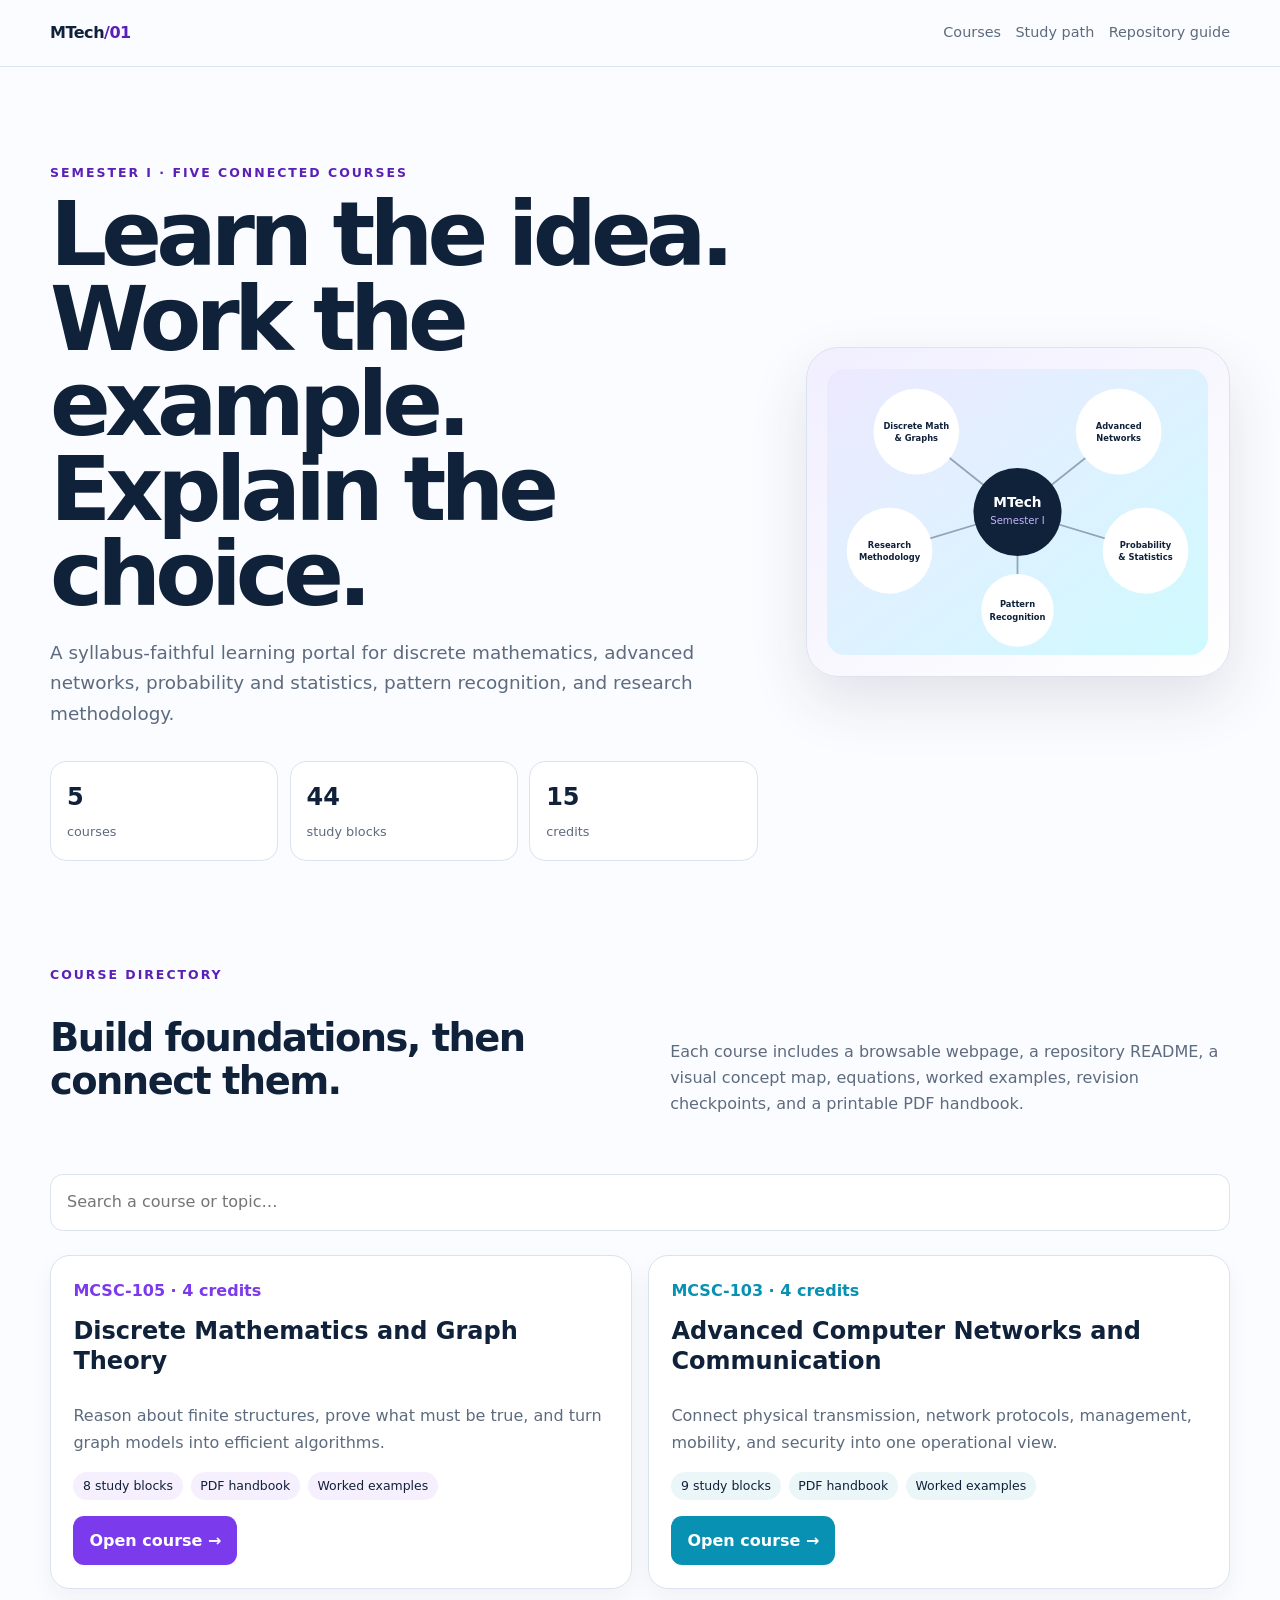
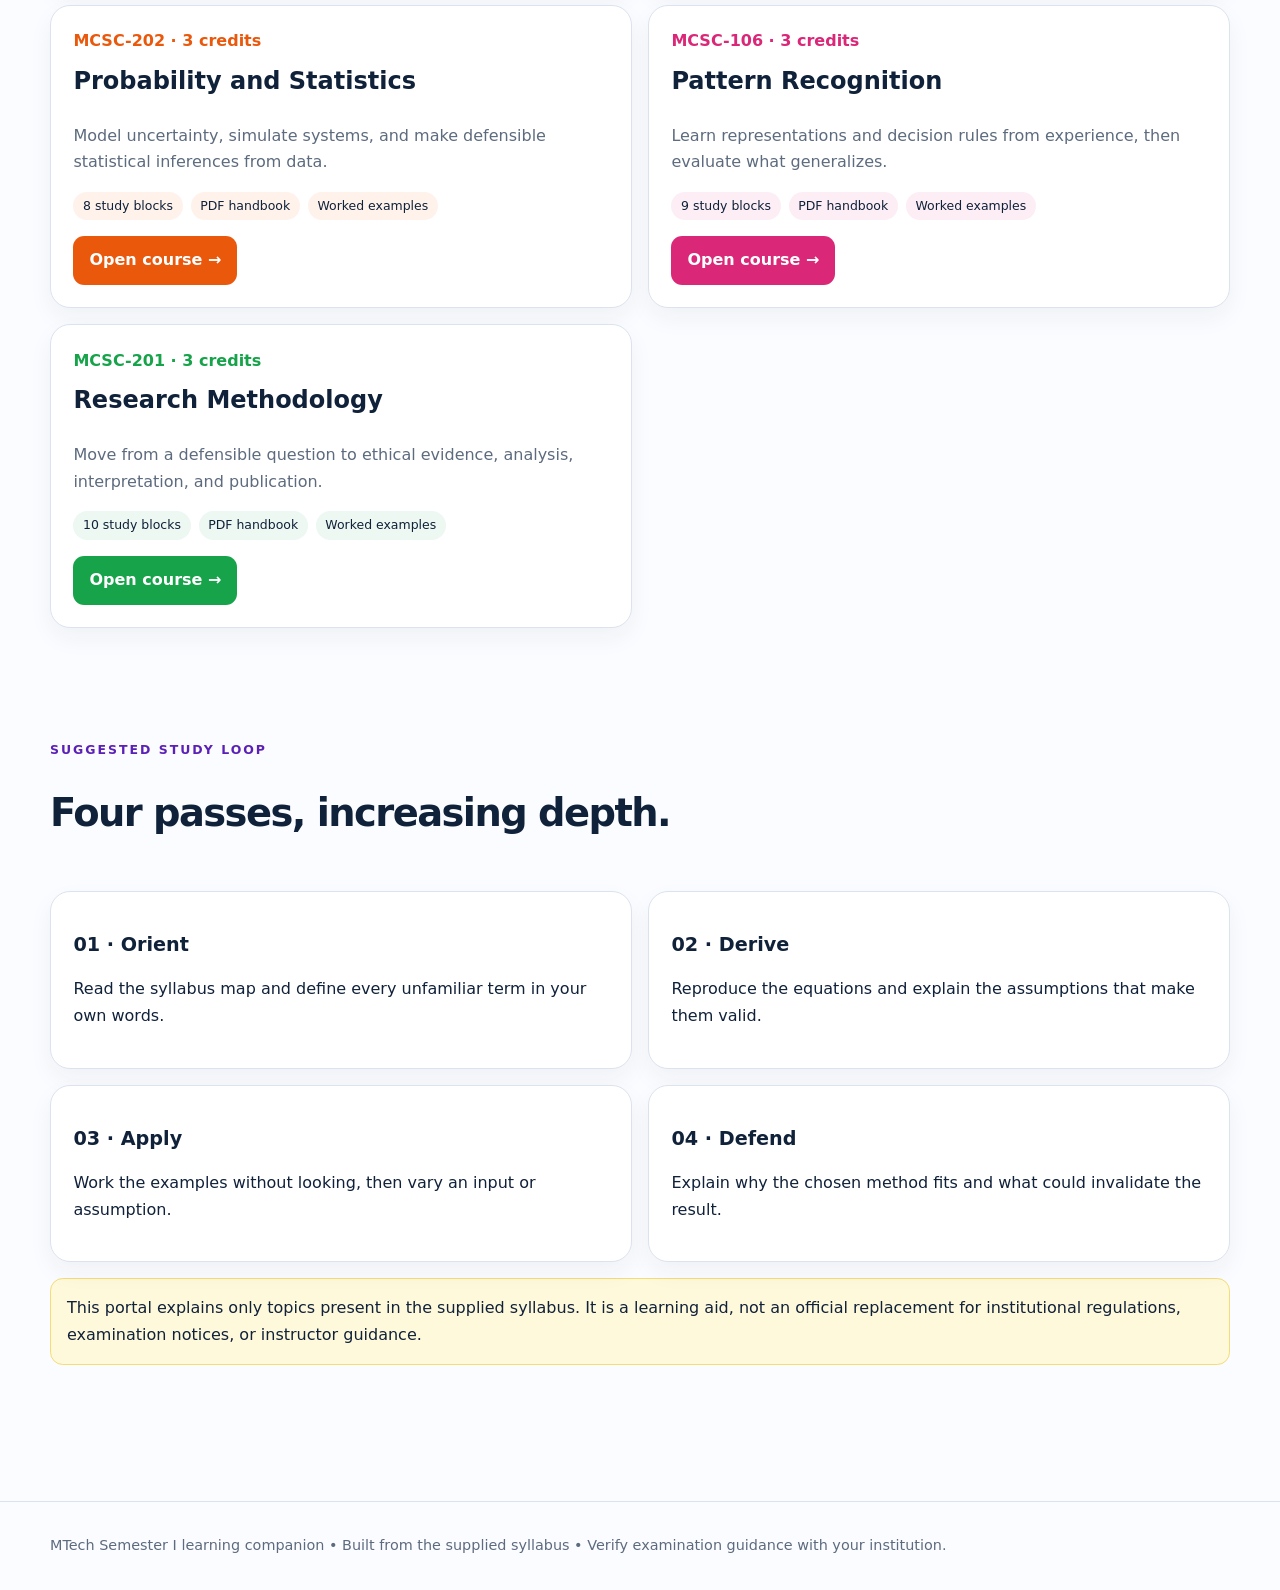
==== index.html @ e5e8f414 "Create MTech Semester I learning portal" ====
<!doctype html><html lang="en"><head><meta charset="utf-8"><meta name="viewport" content="width=device-width,initial-scale=1"><meta name="description" content="MTech Semester I learning portal for five computing courses."><title>MTech Semester I · Learning Portal</title><link rel="stylesheet" href="assets/styles.css"></head><body data-page="home" data-depth=""><a class="skip" href="#main">Skip to content</a><div id="nav"></div><main id="main"><section class="hero shell"><div><div class="eyebrow">Semester I · Five connected courses</div><h1>Learn the idea. Work the example. Explain the choice.</h1><p class="lede">A syllabus-faithful learning portal for discrete mathematics, advanced networks, probability and statistics, pattern recognition, and research methodology.</p><div class="stats"><div class="stat"><strong>5</strong><span>courses</span></div><div class="stat"><strong>44</strong><span>study blocks</span></div><div class="stat"><strong>15</strong><span>credits</span></div></div></div><div class="hero-art"><img src="assets/semester-map.svg" alt="Map connecting the five Semester I courses"></div></section><section class="section shell" id="courses"><div class="section-head"><div><div class="eyebrow">Course directory</div><h2>Build foundations, then connect them.</h2></div><p>Each course includes a browsable webpage, a repository README, a visual concept map, equations, worked examples, revision checkpoints, and a printable PDF handbook.</p></div><input class="search" id="q" type="search" placeholder="Search a course or topic…" aria-label="Search courses"><div class="grid" id="courseGrid"></div></section><section class="section shell" id="study-path"><div class="section-head"><div><div class="eyebrow">Suggested study loop</div><h2>Four passes, increasing depth.</h2></div></div><div class="grid"><article class="card"><h3>01 · Orient</h3><p>Read the syllabus map and define every unfamiliar term in your own words.</p></article><article class="card"><h3>02 · Derive</h3><p>Reproduce the equations and explain the assumptions that make them valid.</p></article><article class="card"><h3>03 · Apply</h3><p>Work the examples without looking, then vary an input or assumption.</p></article><article class="card"><h3>04 · Defend</h3><p>Explain why the chosen method fits and what could invalidate the result.</p></article></div><p class="notice">This portal explains only topics present in the supplied syllabus. It is a learning aid, not an official replacement for institutional regulations, examination notices, or instructor guidance.</p></section></main><div id="foot"></div><script src="assets/app.js"></script></body></html>
---- assets/styles.css ----
:root{--ink:#10213a;--muted:#5d6b7e;--paper:#fbfcff;--line:#dbe3ef;--accent:#5b21b6;--soft:#f1efff;--max:1180px}*{box-sizing:border-box}html{scroll-behavior:smooth}body{margin:0;background:var(--paper);color:var(--ink);font:16px/1.65 Inter,ui-sans-serif,system-ui,-apple-system,BlinkMacSystemFont,"Segoe UI",sans-serif}a{color:inherit}.skip{position:absolute;left:-999px}.skip:focus{left:1rem;top:1rem;background:#fff;padding:.7rem;z-index:10}.shell{width:min(var(--max),calc(100% - 2rem));margin:auto}.topbar{position:sticky;top:0;z-index:5;background:rgba(251,252,255,.9);backdrop-filter:blur(16px);border-bottom:1px solid var(--line)}.nav{min-height:66px;display:flex;align-items:center;justify-content:space-between;gap:1rem}.brand{font-weight:900;text-decoration:none;letter-spacing:-.03em}.brand span{color:var(--accent)}.navlinks{display:flex;gap:.9rem;flex-wrap:wrap}.navlinks a{text-decoration:none;color:var(--muted);font-size:.9rem}.hero{padding:6rem 0 3rem;display:grid;grid-template-columns:1.25fr .75fr;gap:3rem;align-items:center}.eyebrow{font-size:.78rem;text-transform:uppercase;letter-spacing:.16em;font-weight:800;color:var(--accent)}h1{font-size:clamp(2.7rem,7vw,6rem);line-height:.95;letter-spacing:-.065em;margin:.5rem 0 1.3rem;max-width:12ch}h2{font-size:clamp(1.8rem,3vw,2.8rem);line-height:1.1;letter-spacing:-.04em}h3{font-size:1.2rem;line-height:1.25}.lede{font-size:1.15rem;color:var(--muted);max-width:65ch}.hero-art{background:linear-gradient(145deg,var(--soft),#fff);border:1px solid var(--line);border-radius:2rem;padding:1.3rem;box-shadow:0 24px 60px rgba(37,42,78,.12)}.hero-art img{width:100%;display:block}.stats{display:grid;grid-template-columns:repeat(3,1fr);gap:.7rem;margin-top:2rem}.stat{padding:1rem;background:white;border:1px solid var(--line);border-radius:1rem}.stat strong{display:block;font-size:1.5rem}.stat span{color:var(--muted);font-size:.8rem}.section{padding:3.5rem 0}.section-head{display:flex;justify-content:space-between;gap:2rem;align-items:end;margin-bottom:1.5rem}.section-head p{max-width:55ch;color:var(--muted)}.grid{display:grid;grid-template-columns:repeat(2,1fr);gap:1rem}.card{background:#fff;border:1px solid var(--line);border-radius:1.25rem;padding:1.4rem;box-shadow:0 10px 25px rgba(31,45,75,.05);transition:.2s transform,.2s box-shadow}.card:hover{transform:translateY(-3px);box-shadow:0 18px 35px rgba(31,45,75,.1)}.course-card{display:flex;flex-direction:column;min-height:290px}.course-card .code{color:var(--accent);font-weight:800}.course-card h3{font-size:1.5rem;margin:.7rem 0}.course-card p{color:var(--muted)}.chips{display:flex;flex-wrap:wrap;gap:.5rem;margin:auto 0 1rem}.chip{font-size:.78rem;padding:.25rem .6rem;border-radius:999px;background:var(--soft)}.button{display:inline-block;width:max-content;padding:.7rem 1rem;background:var(--accent);color:#fff;text-decoration:none;border-radius:.7rem;font-weight:800}.path{display:flex;gap:.6rem;align-items:center;color:var(--muted);font-size:.9rem;margin-top:1.3rem}.course-hero{padding:4.3rem 0 2rem;display:grid;grid-template-columns:1.2fr .8fr;gap:2.5rem;align-items:center}.course-hero h1{font-size:clamp(2.4rem,6vw,5rem)}.course-hero img{width:100%;max-height:310px}.toc{position:sticky;top:85px;align-self:start;background:#fff;border:1px solid var(--line);border-radius:1rem;padding:1rem}.toc a{display:block;padding:.35rem 0;text-decoration:none;color:var(--muted);font-size:.88rem}.content-layout{display:grid;grid-template-columns:220px 1fr;gap:2rem}.module{scroll-margin-top:90px;background:#fff;border:1px solid var(--line);border-radius:1.2rem;padding:1.5rem;margin-bottom:1rem}.module h2{font-size:1.6rem;margin:.2rem 0 .7rem}.topic-list{display:flex;flex-wrap:wrap;gap:.45rem;margin-bottom:1rem}.topic-list span{font-size:.78rem;border:1px solid var(--line);border-radius:999px;padding:.25rem .6rem}.equation{font-family:"SFMono-Regular",Consolas,monospace;background:#101829;color:#e8f2ff;padding:1rem;border-radius:.8rem;overflow:auto}.worked{border-left:4px solid var(--accent);background:var(--soft);padding:1rem;margin:1rem 0}.check{font-weight:700}.downloads{display:flex;gap:.7rem;flex-wrap:wrap;margin-top:1rem}.downloads a{border:1px solid var(--line);border-radius:.6rem;padding:.55rem .8rem;text-decoration:none;background:#fff}.footer{margin-top:4rem;border-top:1px solid var(--line);padding:2rem 0;color:var(--muted);font-size:.9rem}.notice{background:#fff9db;border:1px solid #f5dc75;padding:1rem;border-radius:.8rem}.search{width:100%;padding:.9rem 1rem;border:1px solid var(--line);border-radius:.8rem;font:inherit;margin:1rem 0 1.5rem}@media(max-width:760px){.hero,.course-hero,.content-layout{grid-template-columns:1fr}.hero{padding-top:3rem}.hero-art{order:-1}.grid{grid-template-columns:1fr}.toc{position:relative;top:auto}.navlinks{display:none}.stats{grid-template-columns:1fr 1fr 1fr}h1{font-size:3rem}.section-head{display:block}}
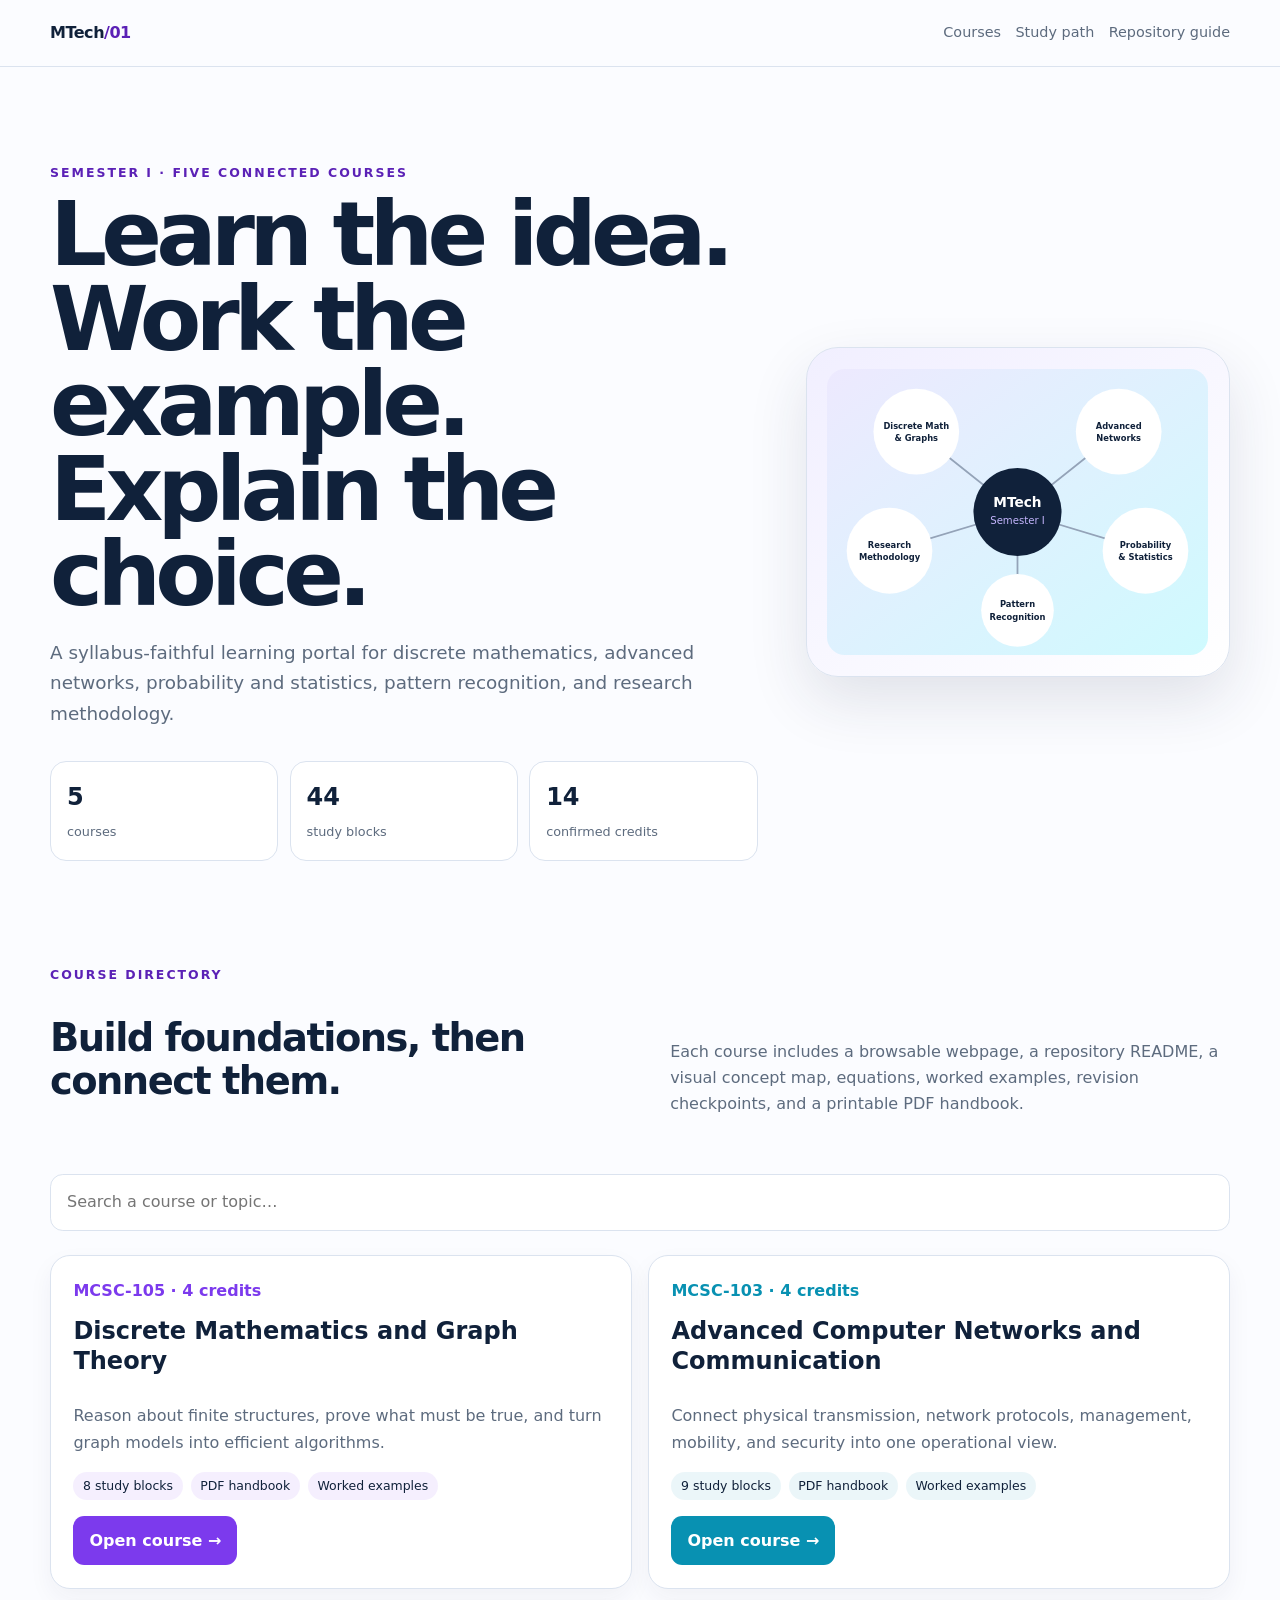
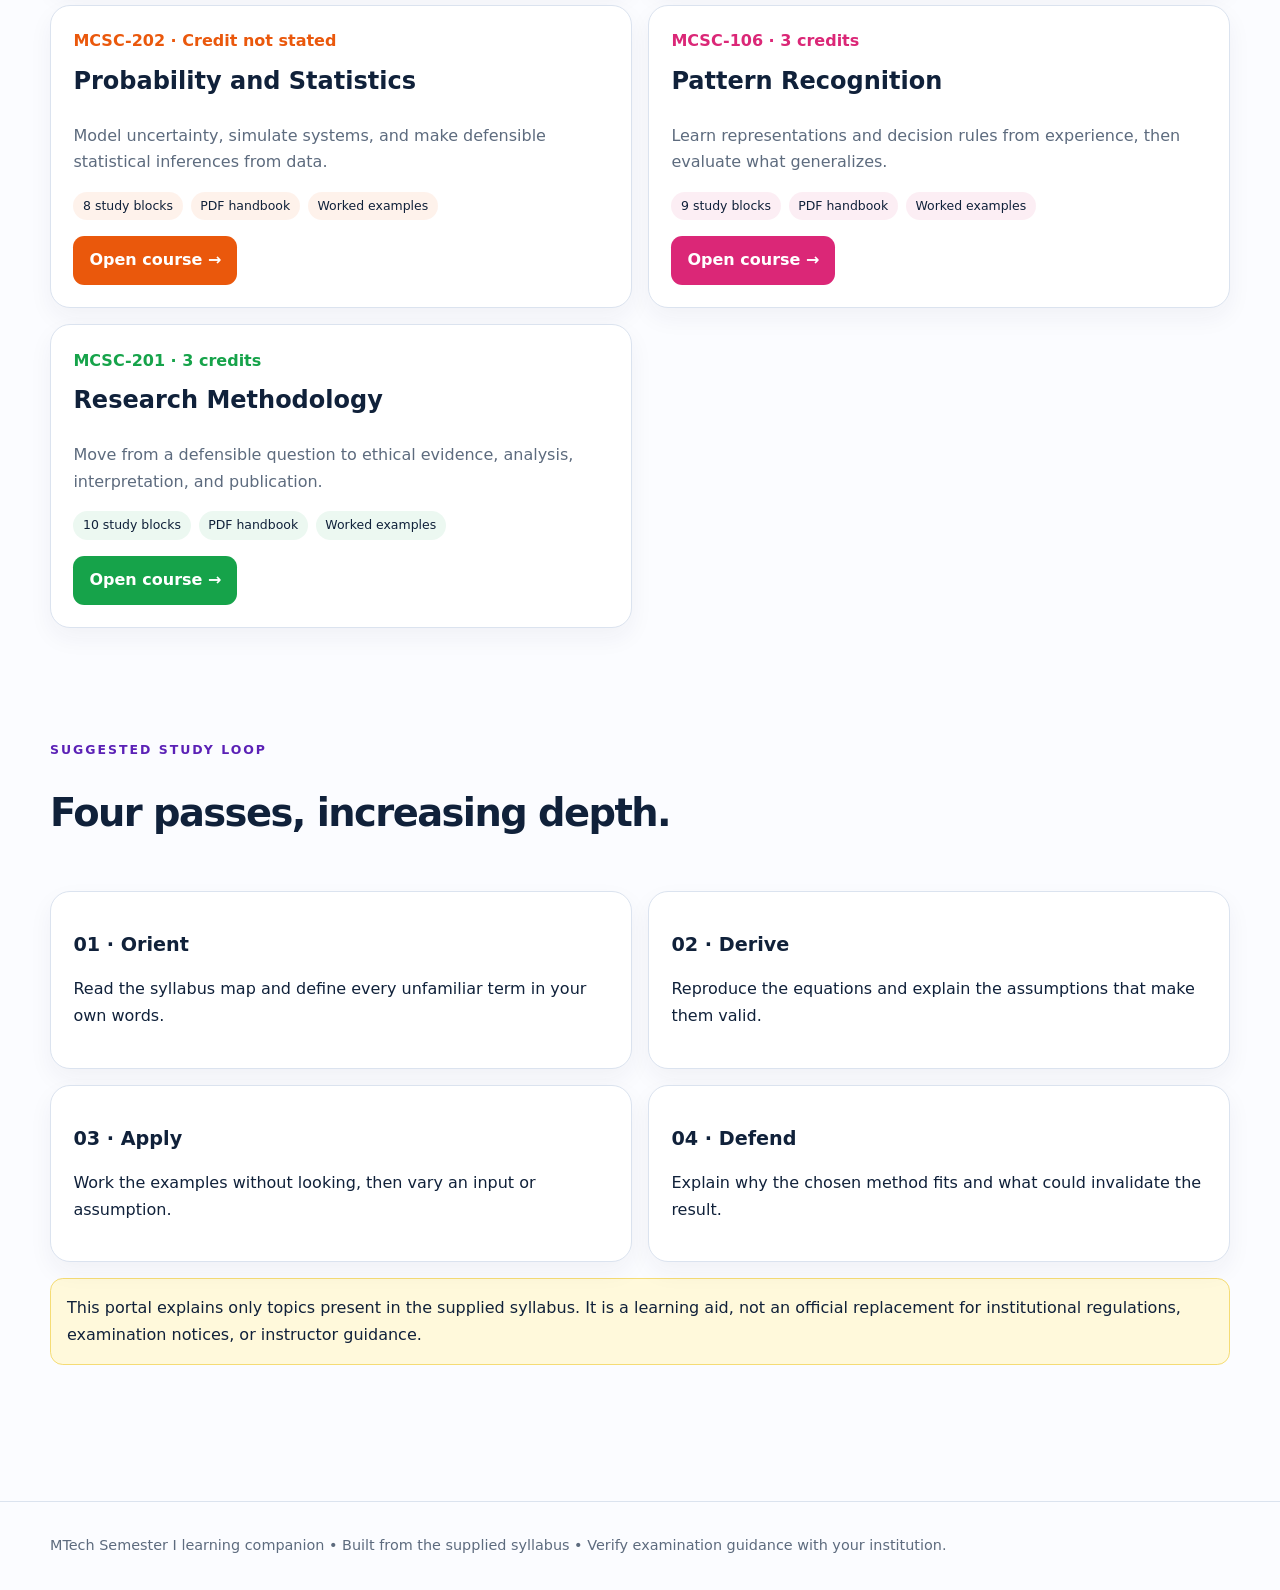
==== commit 47ad3328: "Record unspecified Probability course credit accurately" ====
--- a/index.html
+++ b/index.html
@@ -1 +1 @@
-<!doctype html><html lang="en"><head><meta charset="utf-8"><meta name="viewport" content="width=device-width,initial-scale=1"><meta name="description" content="MTech Semester I learning portal for five computing courses."><title>MTech Semester I · Learning Portal</title><link rel="stylesheet" href="assets/styles.css"></head><body data-page="home" data-depth=""><a class="skip" href="#main">Skip to content</a><div id="nav"></div><main id="main"><section class="hero shell"><div><div class="eyebrow">Semester I · Five connected courses</div><h1>Learn the idea. Work the example. Explain the choice.</h1><p class="lede">A syllabus-faithful learning portal for discrete mathematics, advanced networks, probability and statistics, pattern recognition, and research methodology.</p><div class="stats"><div class="stat"><strong>5</strong><span>courses</span></div><div class="stat"><strong>44</strong><span>study blocks</span></div><div class="stat"><strong>15</strong><span>credits</span></div></div></div><div class="hero-art"><img src="assets/semester-map.svg" alt="Map connecting the five Semester I courses"></div></section><section class="section shell" id="courses"><div class="section-head"><div><div class="eyebrow">Course directory</div><h2>Build foundations, then connect them.</h2></div><p>Each course includes a browsable webpage, a repository README, a visual concept map, equations, worked examples, revision checkpoints, and a printable PDF handbook.</p></div><input class="search" id="q" type="search" placeholder="Search a course or topic…" aria-label="Search courses"><div class="grid" id="courseGrid"></div></section><section class="section shell" id="study-path"><div class="section-head"><div><div class="eyebrow">Suggested study loop</div><h2>Four passes, increasing depth.</h2></div></div><div class="grid"><article class="card"><h3>01 · Orient</h3><p>Read the syllabus map and define every unfamiliar term in your own words.</p></article><article class="card"><h3>02 · Derive</h3><p>Reproduce the equations and explain the assumptions that make them valid.</p></article><article class="card"><h3>03 · Apply</h3><p>Work the examples without looking, then vary an input or assumption.</p></article><article class="card"><h3>04 · Defend</h3><p>Explain why the chosen method fits and what could invalidate the result.</p></article></div><p class="notice">This portal explains only topics present in the supplied syllabus. It is a learning aid, not an official replacement for institutional regulations, examination notices, or instructor guidance.</p></section></main><div id="foot"></div><script src="assets/app.js"></script></body></html>
+<!doctype html><html lang="en"><head><meta charset="utf-8"><meta name="viewport" content="width=device-width,initial-scale=1"><meta name="description" content="MTech Semester I learning portal for five computing courses."><title>MTech Semester I · Learning Portal</title><link rel="stylesheet" href="assets/styles.css"></head><body data-page="home" data-depth=""><a class="skip" href="#main">Skip to content</a><div id="nav"></div><main id="main"><section class="hero shell"><div><div class="eyebrow">Semester I · Five connected courses</div><h1>Learn the idea. Work the example. Explain the choice.</h1><p class="lede">A syllabus-faithful learning portal for discrete mathematics, advanced networks, probability and statistics, pattern recognition, and research methodology.</p><div class="stats"><div class="stat"><strong>5</strong><span>courses</span></div><div class="stat"><strong>44</strong><span>study blocks</span></div><div class="stat"><strong>14</strong><span>confirmed credits</span></div></div></div><div class="hero-art"><img src="assets/semester-map.svg" alt="Map connecting the five Semester I courses"></div></section><section class="section shell" id="courses"><div class="section-head"><div><div class="eyebrow">Course directory</div><h2>Build foundations, then connect them.</h2></div><p>Each course includes a browsable webpage, a repository README, a visual concept map, equations, worked examples, revision checkpoints, and a printable PDF handbook.</p></div><input class="search" id="q" type="search" placeholder="Search a course or topic…" aria-label="Search courses"><div class="grid" id="courseGrid"></div></section><section class="section shell" id="study-path"><div class="section-head"><div><div class="eyebrow">Suggested study loop</div><h2>Four passes, increasing depth.</h2></div></div><div class="grid"><article class="card"><h3>01 · Orient</h3><p>Read the syllabus map and define every unfamiliar term in your own words.</p></article><article class="card"><h3>02 · Derive</h3><p>Reproduce the equations and explain the assumptions that make them valid.</p></article><article class="card"><h3>03 · Apply</h3><p>Work the examples without looking, then vary an input or assumption.</p></article><article class="card"><h3>04 · Defend</h3><p>Explain why the chosen method fits and what could invalidate the result.</p></article></div><p class="notice">This portal explains only topics present in the supplied syllabus. It is a learning aid, not an official replacement for institutional regulations, examination notices, or instructor guidance.</p></section></main><div id="foot"></div><script src="assets/app.js"></script></body></html>
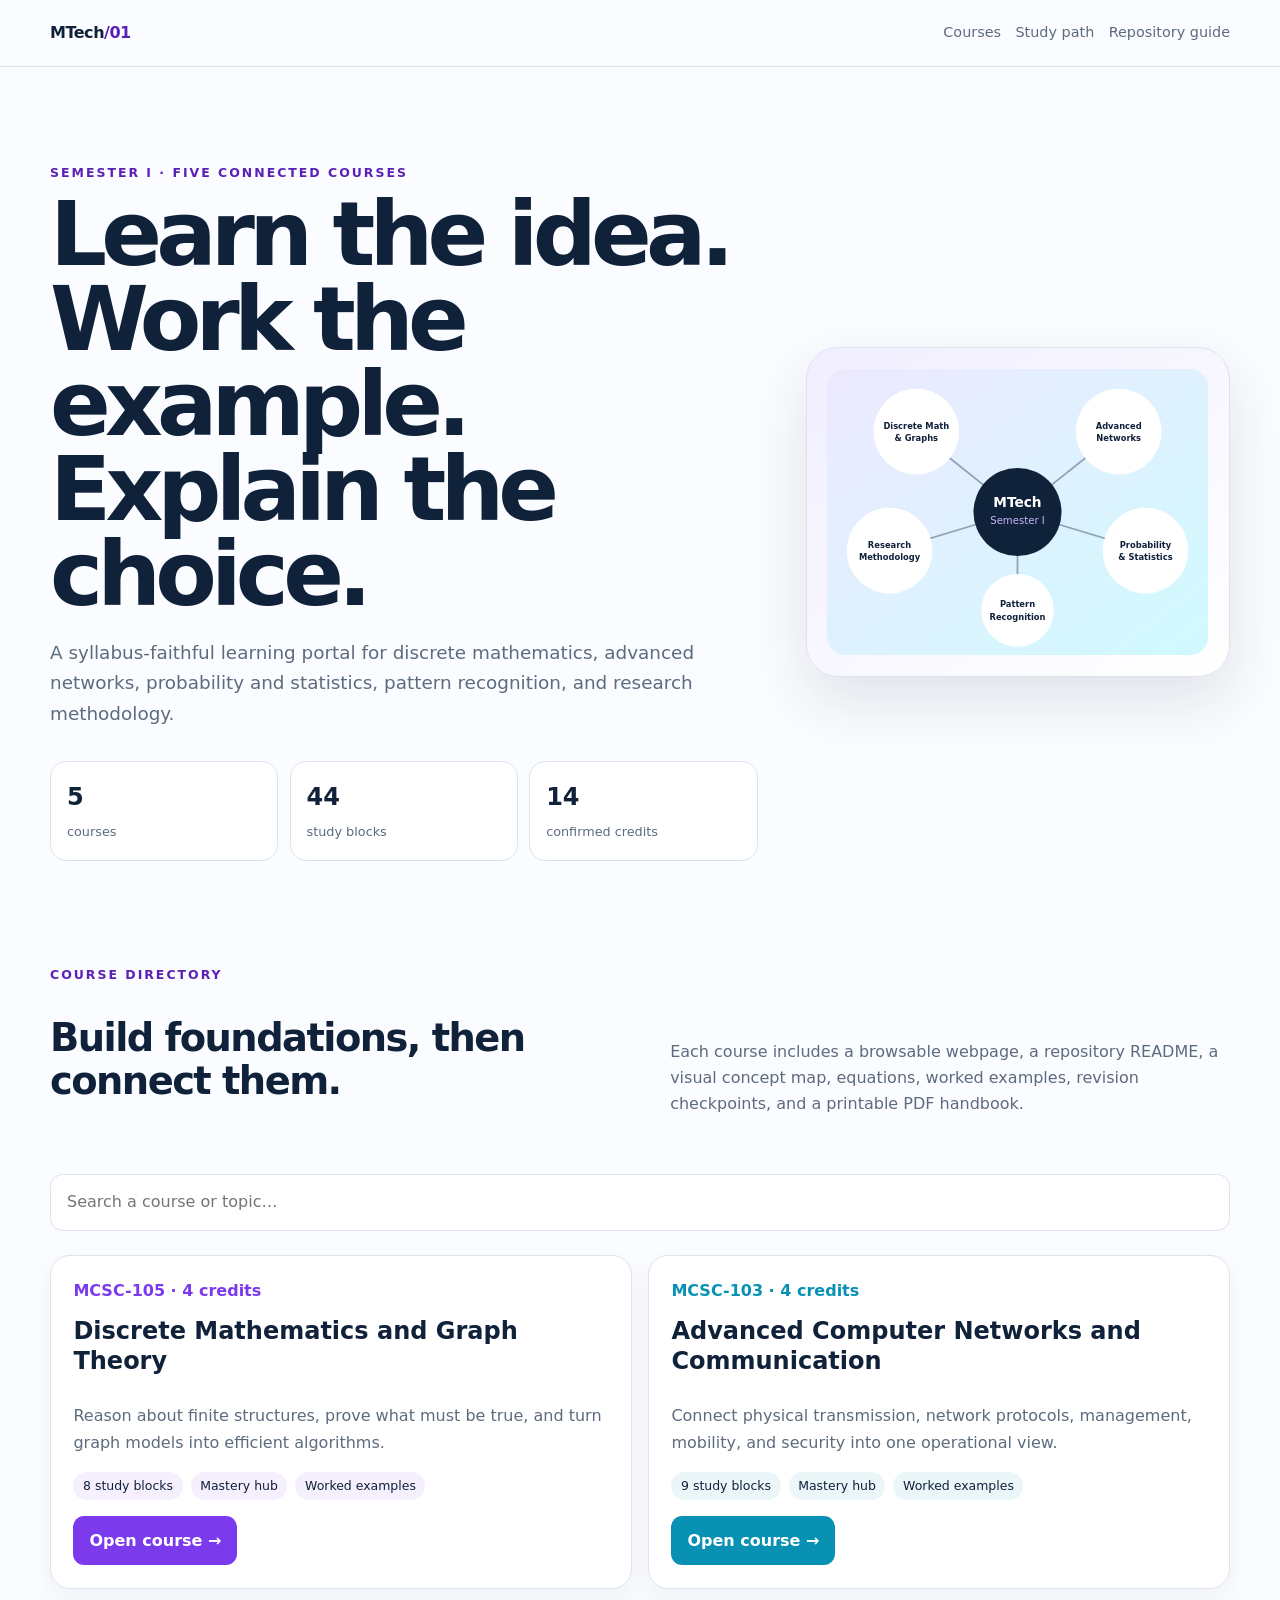
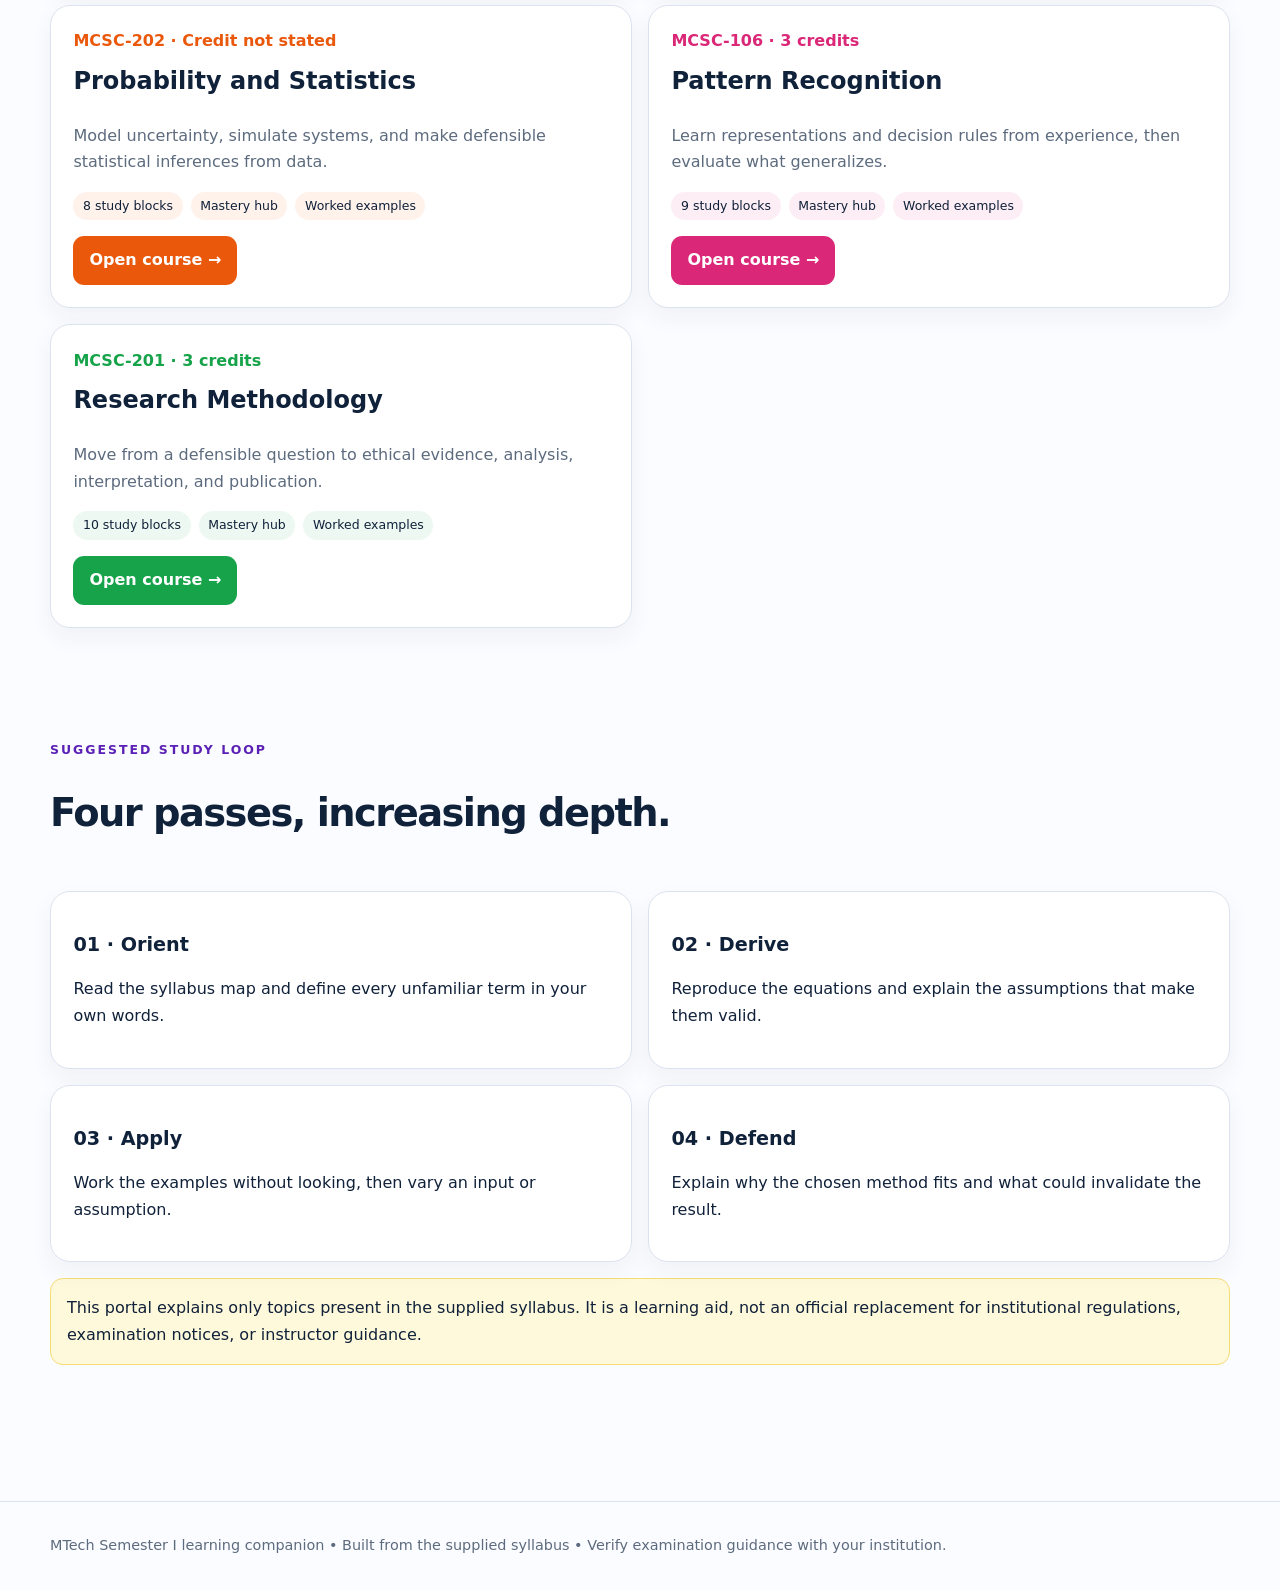
==== commit 336df10a: "Version course assets for immediate browser refresh" ====
--- a/index.html
+++ b/index.html
@@ -1 +1 @@
-<!doctype html><html lang="en"><head><meta charset="utf-8"><meta name="viewport" content="width=device-width,initial-scale=1"><meta name="description" content="MTech Semester I learning portal for five computing courses."><title>MTech Semester I · Learning Portal</title><link rel="stylesheet" href="assets/styles.css"></head><body data-page="home" data-depth=""><a class="skip" href="#main">Skip to content</a><div id="nav"></div><main id="main"><section class="hero shell"><div><div class="eyebrow">Semester I · Five connected courses</div><h1>Learn the idea. Work the example. Explain the choice.</h1><p class="lede">A syllabus-faithful learning portal for discrete mathematics, advanced networks, probability and statistics, pattern recognition, and research methodology.</p><div class="stats"><div class="stat"><strong>5</strong><span>courses</span></div><div class="stat"><strong>44</strong><span>study blocks</span></div><div class="stat"><strong>14</strong><span>confirmed credits</span></div></div></div><div class="hero-art"><img src="assets/semester-map.svg" alt="Map connecting the five Semester I courses"></div></section><section class="section shell" id="courses"><div class="section-head"><div><div class="eyebrow">Course directory</div><h2>Build foundations, then connect them.</h2></div><p>Each course includes a browsable webpage, a repository README, a visual concept map, equations, worked examples, revision checkpoints, and a printable PDF handbook.</p></div><input class="search" id="q" type="search" placeholder="Search a course or topic…" aria-label="Search courses"><div class="grid" id="courseGrid"></div></section><section class="section shell" id="study-path"><div class="section-head"><div><div class="eyebrow">Suggested study loop</div><h2>Four passes, increasing depth.</h2></div></div><div class="grid"><article class="card"><h3>01 · Orient</h3><p>Read the syllabus map and define every unfamiliar term in your own words.</p></article><article class="card"><h3>02 · Derive</h3><p>Reproduce the equations and explain the assumptions that make them valid.</p></article><article class="card"><h3>03 · Apply</h3><p>Work the examples without looking, then vary an input or assumption.</p></article><article class="card"><h3>04 · Defend</h3><p>Explain why the chosen method fits and what could invalidate the result.</p></article></div><p class="notice">This portal explains only topics present in the supplied syllabus. It is a learning aid, not an official replacement for institutional regulations, examination notices, or instructor guidance.</p></section></main><div id="foot"></div><script src="assets/app.js"></script></body></html>
+<!doctype html><html lang="en"><head><meta charset="utf-8"><meta name="viewport" content="width=device-width,initial-scale=1"><meta name="description" content="MTech Semester I learning portal for five computing courses."><title>MTech Semester I · Learning Portal</title><link rel="stylesheet" href="assets/styles.css"></head><body data-page="home" data-depth=""><a class="skip" href="#main">Skip to content</a><div id="nav"></div><main id="main"><section class="hero shell"><div><div class="eyebrow">Semester I · Five connected courses</div><h1>Learn the idea. Work the example. Explain the choice.</h1><p class="lede">A syllabus-faithful learning portal for discrete mathematics, advanced networks, probability and statistics, pattern recognition, and research methodology.</p><div class="stats"><div class="stat"><strong>5</strong><span>courses</span></div><div class="stat"><strong>44</strong><span>study blocks</span></div><div class="stat"><strong>14</strong><span>confirmed credits</span></div></div></div><div class="hero-art"><img src="assets/semester-map.svg" alt="Map connecting the five Semester I courses"></div></section><section class="section shell" id="courses"><div class="section-head"><div><div class="eyebrow">Course directory</div><h2>Build foundations, then connect them.</h2></div><p>Each course includes a browsable webpage, a repository README, a visual concept map, equations, worked examples, revision checkpoints, and a printable PDF handbook.</p></div><input class="search" id="q" type="search" placeholder="Search a course or topic…" aria-label="Search courses"><div class="grid" id="courseGrid"></div></section><section class="section shell" id="study-path"><div class="section-head"><div><div class="eyebrow">Suggested study loop</div><h2>Four passes, increasing depth.</h2></div></div><div class="grid"><article class="card"><h3>01 · Orient</h3><p>Read the syllabus map and define every unfamiliar term in your own words.</p></article><article class="card"><h3>02 · Derive</h3><p>Reproduce the equations and explain the assumptions that make them valid.</p></article><article class="card"><h3>03 · Apply</h3><p>Work the examples without looking, then vary an input or assumption.</p></article><article class="card"><h3>04 · Defend</h3><p>Explain why the chosen method fits and what could invalidate the result.</p></article></div><p class="notice">This portal explains only topics present in the supplied syllabus. It is a learning aid, not an official replacement for institutional regulations, examination notices, or instructor guidance.</p></section></main><div id="foot"></div><script src="assets/app.js?v=20261027-2"></script></body></html>
